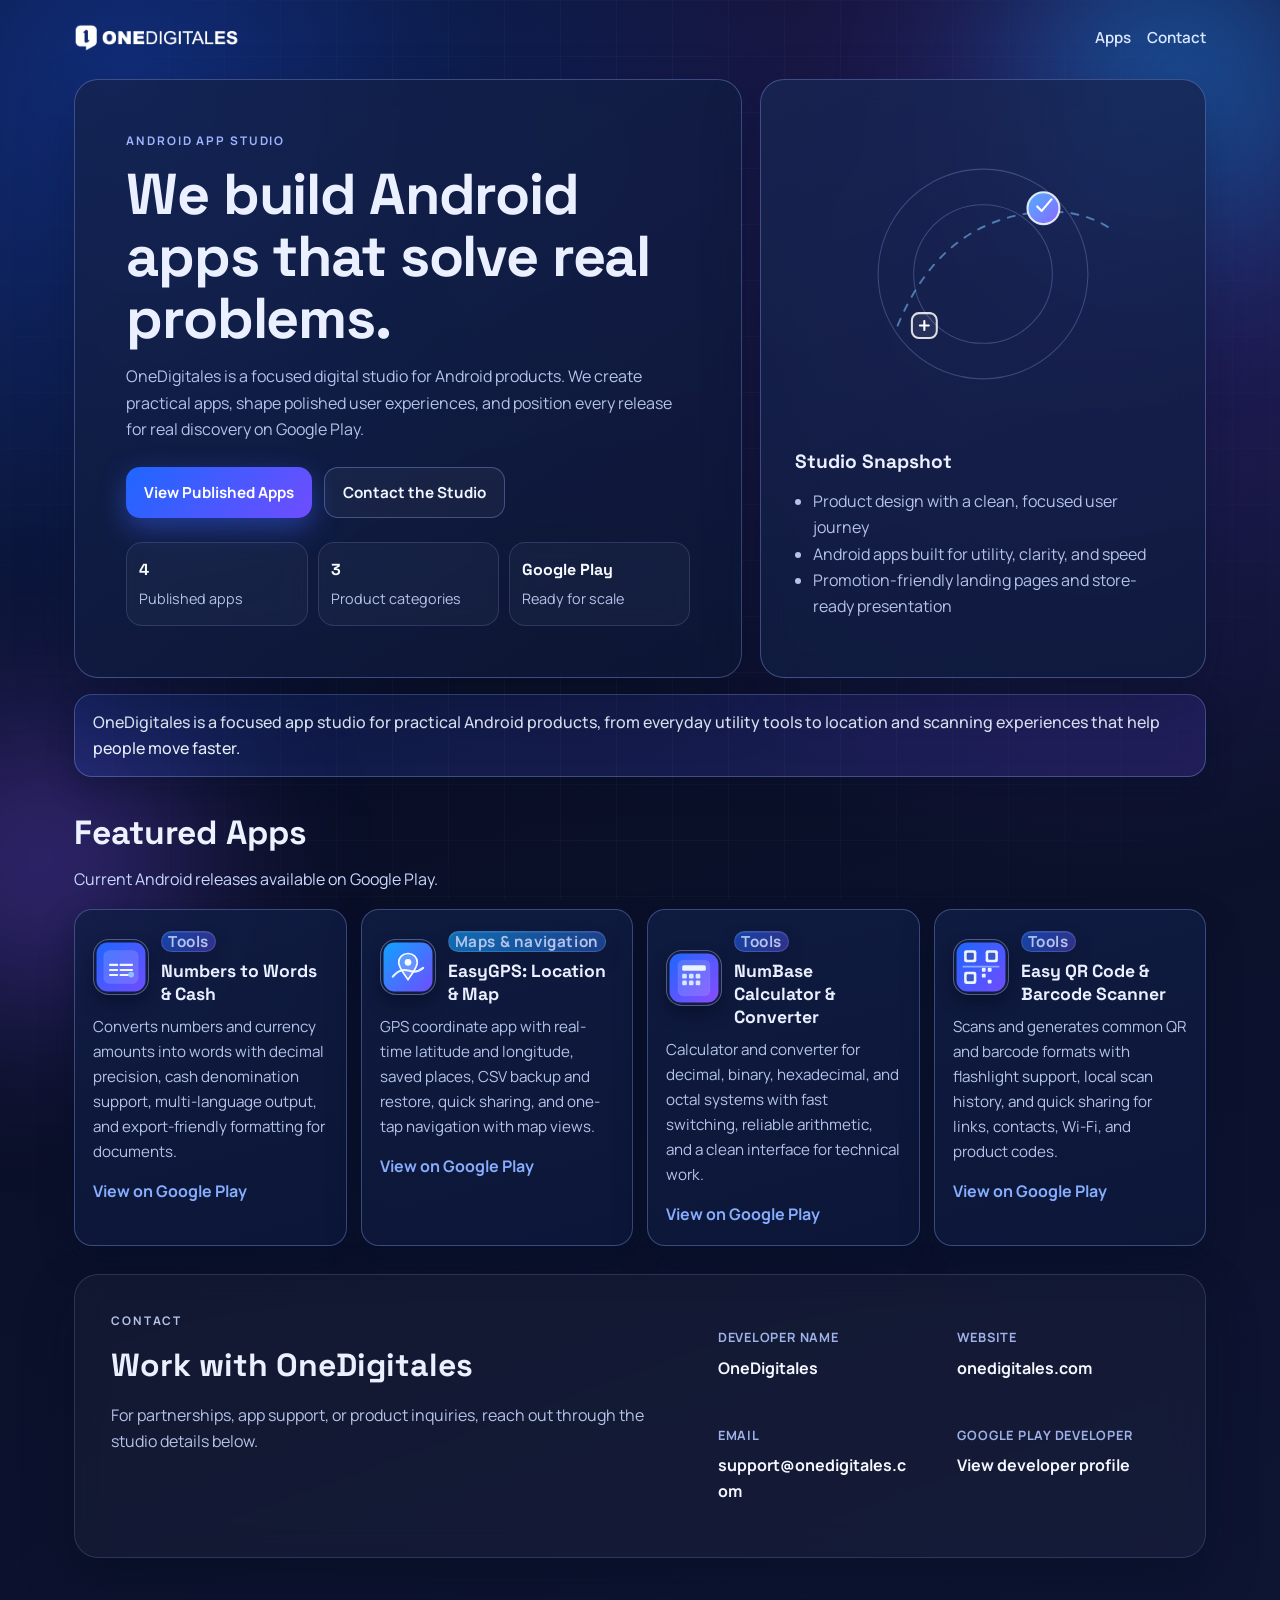
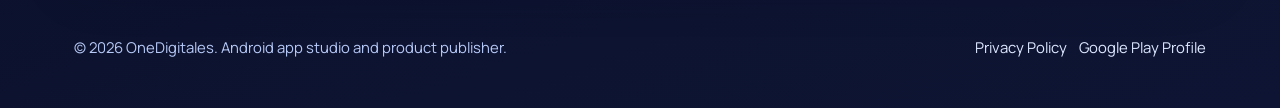
==== index.html @ 6ee7e861 "First Init" ====
<!doctype html>
<html lang="en">

<head>
    <meta charset="UTF-8" />
    <meta name="viewport" content="width=device-width, initial-scale=1.0" />
    <meta name="description"
        content="OneDigitales is a digital product studio creating and promoting Android apps with clear design, practical features, and Google Play-ready experiences." />
    <title>OneDigitales | Android App Studio</title>
    <link rel="preconnect" href="https://fonts.googleapis.com" />
    <link rel="preconnect" href="https://fonts.gstatic.com" crossorigin />
    <link
        href="https://fonts.googleapis.com/css2?family=Manrope:wght@400;500;600;700;800&family=Space+Grotesk:wght@500;600;700&display=swap"
        rel="stylesheet" />
    <link rel="icon" type="image/png" href="assets/images/Favicon.png" />
    <link rel="stylesheet" href="assets/css/styles.css" />
</head>

<body>
    <div class="site-bg" aria-hidden="true"></div>
    <div class="aurora aurora-one" aria-hidden="true"></div>
    <div class="aurora aurora-two" aria-hidden="true"></div>

    <header class="topbar">
        <a class="brand" href="index.html" aria-label="OneDigitales home">
            <img src="assets/images/Logo.png" alt="OneDigitales logo" width="150" height="24" />
        </a>
        <nav class="nav nav-desktop">
            <a href="#apps">Apps</a>
            <a href="#contact">Contact</a>
        </nav>
        <details class="nav-toggle">
            <summary aria-label="Open navigation menu">
                <span></span>
                <span></span>
                <span></span>
            </summary>
            <nav class="nav nav-mobile" aria-label="Mobile navigation">
                <a href="#apps">Apps</a>
                <a href="#contact">Contact</a>
            </nav>
        </details>
    </header>

    <main>
        <section class="hero">
            <div class="hero-copy-wrap">
                <p class="eyebrow">Android App Studio</p>
                <h1>We build Android apps that solve real problems.</h1>
                <p class="hero-copy">
                    OneDigitales is a focused digital studio for Android products. We create practical apps,
                    shape polished user experiences, and position every release for real discovery on Google Play.
                </p>
                <div class="hero-actions">
                    <a class="btn btn-primary" href="#apps">View Published Apps</a>
                    <a class="btn btn-secondary" href="#contact">Contact the Studio</a>
                </div>
                <div class="hero-metrics" aria-label="studio highlights">
                    <div>
                        <strong>4</strong>
                        <span>Published apps</span>
                    </div>
                    <div>
                        <strong>3</strong>
                        <span>Product categories</span>
                    </div>
                    <div>
                        <strong>Google Play</strong>
                        <span>Ready for scale</span>
                    </div>
                </div>
            </div>
            <aside class="hero-panel" aria-label="developer highlights">
                <div class="hero-art" aria-hidden="true">
                    <svg class="orbit-svg" viewBox="0 0 360 360" role="presentation" focusable="false">
                        <defs>
                            <linearGradient id="orbit-gradient" x1="0%" y1="0%" x2="100%" y2="100%">
                                <stop offset="0%" stop-color="#4fb0ff" />
                                <stop offset="100%" stop-color="#8b67ff" />
                            </linearGradient>
                        </defs>
                        <circle class="orbit-ring orbit-ring-one" cx="180" cy="180" r="118" />
                        <circle class="orbit-ring orbit-ring-two" cx="180" cy="180" r="78" />
                        <path class="orbit-path" d="M84 238C115 163 165 120 236 111c33-4 63 2 86 17" />
                        <g class="orbit-node orbit-node-one">
                            <circle cx="0" cy="0" r="18" fill="url(#orbit-gradient)" />
                            <path d="M-7 -2l5 5 11-13" />
                        </g>
                        <g class="orbit-node orbit-node-two">
                            <rect x="-14" y="-14" width="28" height="28" rx="8" fill="rgba(255,255,255,0.08)" />
                            <path d="M-5 0h10M0 -5v10" />
                        </g>
                    </svg>
                </div>
                <h2>Studio Snapshot</h2>
                <ul>
                    <li>Product design with a clean, focused user journey</li>
                    <li>Android apps built for utility, clarity, and speed</li>
                    <li>Promotion-friendly landing pages and store-ready presentation</li>
                </ul>
            </aside>
        </section>

        <section id="about" class="studio-strip" aria-label="about OneDigitales studio">
            <p>
                OneDigitales is a focused app studio for practical Android products, from everyday utility tools to
                location and scanning experiences that help people move faster.
            </p>
        </section>

        <section id="apps" class="apps-section">
            <div class="section-head">
                <h2>Featured Apps</h2>
                <p>Current Android releases available on Google Play.</p>
            </div>

            <div class="app-grid">
                <article class="app-card">
                    <div class="app-head">
                        <img class="app-icon" src="assets/images/app-numbers-placeholder.svg"
                            alt="Numbers to Words and Cash icon placeholder" width="56" height="56" />
                        <div>
                            <p class="app-tag app-tag-tools">Tools</p>
                            <h3>Numbers to Words &amp; Cash</h3>
                        </div>
                    </div>
                    <p>
                        Converts numbers and currency amounts into words with decimal precision, cash denomination
                        support, multi-language output, and export-friendly formatting for documents.
                    </p>
                    <a href="https://play.google.com/store/apps/details?id=com.onedigitales.numberstowords"
                        target="_blank" rel="noopener noreferrer">View on Google Play</a>
                </article>

                <article class="app-card">
                    <div class="app-head">
                        <img class="app-icon" src="assets/images/app-gps-placeholder.svg"
                            alt="EasyGPS app icon placeholder" width="56" height="56" />
                        <div>
                            <p class="app-tag app-tag-maps">Maps &amp; navigation</p>
                            <h3>EasyGPS: Location &amp; Map</h3>
                        </div>
                    </div>
                    <p>
                        GPS coordinate app with real-time latitude and longitude, saved places, CSV backup and restore,
                        quick sharing, and one-tap navigation with map views.
                    </p>
                    <a href="https://play.google.com/store/apps/details?id=com.onedigitales.easygps" target="_blank"
                        rel="noopener noreferrer">View on Google Play</a>
                </article>

                <article class="app-card">
                    <div class="app-head">
                        <img class="app-icon" src="assets/images/app-numbase-placeholder.svg"
                            alt="NumBase app icon placeholder" width="56" height="56" />
                        <div>
                            <p class="app-tag app-tag-tools">Tools</p>
                            <h3>NumBase Calculator &amp; Converter</h3>
                        </div>
                    </div>
                    <p>
                        Calculator and converter for decimal, binary, hexadecimal, and octal systems with fast
                        switching, reliable arithmetic, and a clean interface for technical work.
                    </p>
                    <a href="https://play.google.com/store/apps/details?id=com.onedigitales.numbase" target="_blank"
                        rel="noopener noreferrer">View on Google Play</a>
                </article>

                <article class="app-card">
                    <div class="app-head">
                        <img class="app-icon" src="assets/images/app-qr-placeholder.svg"
                            alt="Easy QR app icon placeholder" width="56" height="56" />
                        <div>
                            <p class="app-tag app-tag-tools">Tools</p>
                            <h3>Easy QR Code &amp; Barcode Scanner</h3>
                        </div>
                    </div>
                    <p>
                        Scans and generates common QR and barcode formats with flashlight support, local scan history,
                        and quick sharing for links, contacts, Wi-Fi, and product codes.
                    </p>
                    <a href="https://play.google.com/store/apps/details?id=com.onedigitales.easyqr" target="_blank"
                        rel="noopener noreferrer">View on Google Play</a>
                </article>
            </div>
        </section>

        <section id="contact" class="contact-section" aria-label="contact OneDigitales">
            <div class="contact-card">
                <div>
                    <p class="eyebrow">Contact</p>
                    <h2>Work with OneDigitales</h2>
                    <p>
                        For partnerships, app support, or product inquiries, reach out through the studio details
                        below.
                    </p>
                </div>
                <div class="contact-grid">
                    <div>
                        <span>Developer Name</span>
                        <strong>OneDigitales</strong>
                    </div>
                    <div>
                        <span>Website</span>
                        <a href="https://onedigitales.com/" target="_blank"
                            rel="noopener noreferrer">onedigitales.com</a>
                    </div>
                    <div>
                        <span>Email</span>
                        <a href="mailto:support@onedigitales.com">support@onedigitales.com</a>
                    </div>
                    <div>
                        <span>Google Play Developer</span>
                        <a href="https://play.google.com/store/apps/dev?id=6471863079926662033" target="_blank"
                            rel="noopener noreferrer">View developer profile</a>
                    </div>
                </div>
            </div>
        </section>
    </main>

    <footer class="footer">
        <p>© 2026 OneDigitales. Android app studio and product publisher.</p>
        <div class="footer-links">
            <a href="app-privacy-policy/">Privacy Policy</a>
            <a href="https://play.google.com/store/apps/dev?id=6471863079926662033" target="_blank"
                rel="noopener noreferrer">Google Play Profile</a>
        </div>
    </footer>
</body>

</html>
---- assets/css/styles.css ----
:root {
    --bg-900: #070b1d;
    --bg-800: #0e1534;
    --surface: rgba(14, 23, 53, 0.56);
    --surface-alt: rgba(18, 30, 67, 0.72);
    --text-900: #eaf0ff;
    --text-700: #b4c3ea;
    --line: rgba(147, 171, 255, 0.34);
    --blue: #1f66ff;
    --blue-2: #11a2ff;
    --purple: #6f4dff;
    --gold: #ffcb74;
}

* {
    box-sizing: border-box;
}

html,
body {
    margin: 0;
    padding: 0;
}

body {
    font-family: "Manrope", "Segoe UI", sans-serif;
    color: var(--text-900);
    background: radial-gradient(circle at 10% 5%, rgba(27, 81, 219, 0.48), transparent 34%),
        radial-gradient(circle at 85% 12%, rgba(111, 77, 255, 0.3), transparent 36%),
        linear-gradient(160deg, var(--bg-900), var(--bg-800));
    min-height: 100vh;
    line-height: 1.65;
    overflow-x: hidden;
}

.site-bg {
    position: fixed;
    inset: 0;
    pointer-events: none;
    background-image: linear-gradient(rgba(255, 255, 255, 0.03) 1px, transparent 1px),
        linear-gradient(90deg, rgba(255, 255, 255, 0.03) 1px, transparent 1px);
    background-size: 56px 56px;
    mask-image: radial-gradient(circle at center, #000 40%, transparent 100%);
    z-index: 0;
}

.aurora {
    position: fixed;
    width: 520px;
    height: 520px;
    border-radius: 50%;
    filter: blur(70px);
    z-index: 0;
    pointer-events: none;
    opacity: 0.55;
}

.aurora-one {
    background: radial-gradient(circle, rgba(15, 162, 255, 0.9) 0%, rgba(15, 162, 255, 0.05) 60%);
    top: -180px;
    right: -160px;
}

.aurora-two {
    background: radial-gradient(circle, rgba(127, 84, 255, 0.82) 0%, rgba(127, 84, 255, 0.03) 60%);
    left: -220px;
    bottom: -220px;
}

.topbar,
main,
.footer {
    position: relative;
    z-index: 1;
}

.topbar {
    max-width: 1180px;
    margin: 0 auto;
    padding: 24px 24px 10px;
    display: flex;
    justify-content: space-between;
    align-items: center;
    gap: 14px;
    z-index: 20;
}

.nav-toggle {
    display: none;
    position: relative;
    z-index: 30;
}

.nav-toggle summary {
    list-style: none;
    cursor: pointer;
    width: 46px;
    height: 46px;
    border-radius: 14px;
    border: 1px solid rgba(150, 173, 255, 0.28);
    background: rgba(255, 255, 255, 0.04);
    box-shadow: 0 10px 24px rgba(3, 9, 28, 0.25);
    display: inline-flex;
    align-items: center;
    justify-content: center;
    gap: 4px;
    flex-direction: column;
}

.nav-toggle summary::-webkit-details-marker {
    display: none;
}

.nav-toggle summary span {
    width: 18px;
    height: 2px;
    border-radius: 999px;
    background: #eff6ff;
    display: block;
    transition: transform 0.2s ease, opacity 0.2s ease;
}

.nav-toggle[open] summary span:nth-child(1) {
    transform: translateY(6px) rotate(45deg);
}

.nav-toggle[open] summary span:nth-child(2) {
    opacity: 0;
}

.nav-toggle[open] summary span:nth-child(3) {
    transform: translateY(-6px) rotate(-45deg);
}

.nav-mobile {
    position: absolute;
    top: calc(100% + 10px);
    right: 0;
    min-width: 180px;
    padding: 10px;
    border-radius: 18px;
    border: 1px solid rgba(150, 173, 255, 0.22);
    background: rgba(11, 18, 42, 0.96);
    box-shadow: 0 18px 42px rgba(2, 7, 24, 0.48);
    backdrop-filter: blur(16px);
    display: grid;
    gap: 8px;
    z-index: 1000;
}

.nav-mobile a {
    padding: 10px 12px;
    border-radius: 12px;
    background: rgba(255, 255, 255, 0.04);
}

.brand {
    display: inline-flex;
    align-items: center;
    gap: 12px;
    text-decoration: none;
    color: #f7faff;
    font-weight: 700;
    letter-spacing: 0.2px;
    font-family: "Space Grotesk", "Segoe UI", sans-serif;
    line-height: 0;
}

.brand img {
    width: min(168px, 38vw);
    height: auto;
    display: block;
    object-fit: contain;
    border: 0;
    background: transparent;
    border-radius: 0;
    box-shadow: none;
}

.nav {
    display: flex;
    gap: 16px;
}

.nav a {
    color: #d9e7ff;
    text-decoration: none;
    font-weight: 600;
    font-size: 0.95rem;
    transition: color 0.25s ease;
}

.nav a:hover {
    color: #ffffff;
}

main {
    max-width: 1180px;
    margin: 0 auto;
    padding: 18px 24px 48px;
}

.hero {
    display: grid;
    grid-template-columns: 1.35fr 0.9fr;
    gap: 18px;
    align-items: stretch;
}

.hero-copy-wrap,
.hero-panel {
    border-radius: 24px;
    border: 1px solid var(--line);
    box-shadow: 0 26px 55px rgba(8, 16, 42, 0.38);
    backdrop-filter: blur(14px);
    animation: reveal-up 0.7s ease both;
}

.hero-copy-wrap {
    background: linear-gradient(145deg, rgba(20, 34, 76, 0.78), rgba(13, 23, 55, 0.78));
    padding: clamp(28px, 4vw, 56px);
}

.hero-panel {
    background: linear-gradient(160deg, rgba(23, 38, 83, 0.76), rgba(15, 27, 63, 0.8));
    padding: clamp(22px, 3vw, 34px);
    animation-delay: 0.1s;
}

.hero-copy-wrap {
    display: flex;
    flex-direction: column;
}

.eyebrow {
    margin: 0;
    text-transform: uppercase;
    letter-spacing: 0.16em;
    font-size: 0.74rem;
    font-weight: 700;
    color: #9fb4ff;
}

.hero h1 {
    margin: 12px 0 14px;
    font-family: "Space Grotesk", "Segoe UI", sans-serif;
    font-size: clamp(2rem, 4.9vw, 3.6rem);
    letter-spacing: -0.02em;
    line-height: 1.08;
}

.hero-copy {
    margin: 0;
    max-width: 65ch;
    color: var(--text-700);
}

.hero-actions {
    margin-top: 24px;
    display: flex;
    flex-wrap: wrap;
    gap: 12px;
}

.btn {
    display: inline-flex;
    align-items: center;
    justify-content: center;
    border-radius: 14px;
    text-decoration: none;
    font-weight: 700;
    font-size: 0.95rem;
    padding: 12px 18px;
    transition: transform 0.2s ease, box-shadow 0.2s ease;
}

.btn:hover {
    transform: translateY(-1px);
}

.btn-primary {
    color: #fff;
    background: linear-gradient(130deg, var(--blue), var(--purple));
    box-shadow: 0 10px 28px rgba(59, 101, 255, 0.45);
}

.btn-secondary {
    color: #f1f5ff;
    border: 1px solid rgba(150, 173, 255, 0.35);
    background: rgba(255, 255, 255, 0.04);
}

.hero-metrics {
    margin-top: 24px;
    display: grid;
    grid-template-columns: repeat(3, minmax(0, 1fr));
    gap: 10px;
}

.hero-metrics div,
.service-card,
.contact-card {
    background: rgba(255, 255, 255, 0.03);
    border: 1px solid rgba(155, 176, 255, 0.18);
}

.hero-metrics div {
    border-radius: 16px;
    padding: 14px 12px;
    backdrop-filter: blur(10px);
}

.hero-metrics strong {
    display: block;
    font-family: "Space Grotesk", "Segoe UI", sans-serif;
    font-size: 1rem;
    color: #f8fbff;
}

.hero-metrics span {
    display: block;
    margin-top: 4px;
    color: var(--text-700);
    font-size: 0.9rem;
}

.hero-art {
    margin-bottom: 12px;
}

.orbit-svg {
    display: block;
    width: min(100%, 320px);
    margin: 0 auto;
    overflow: visible;
}

.orbit-ring,
.orbit-path,
.orbit-node {
    fill: none;
    stroke-linecap: round;
    stroke-linejoin: round;
}

.orbit-ring {
    stroke: rgba(157, 179, 255, 0.28);
    stroke-width: 1.2;
    transform-origin: 180px 180px;
    animation: spin-slow 20s linear infinite;
}

.orbit-ring-two {
    animation-duration: 13s;
    animation-direction: reverse;
}

.orbit-path {
    stroke: rgba(120, 194, 255, 0.56);
    stroke-width: 2.2;
    stroke-dasharray: 8 10;
    animation: dash-flow 7s linear infinite;
}

.orbit-node {
    stroke: rgba(255, 255, 255, 0.85);
    stroke-width: 2.3;
    transform-box: fill-box;
    transform-origin: center;
    animation: float-node 5.8s ease-in-out infinite;
}

.orbit-node-one {
    transform: translate(248px, 106px);
}

.orbit-node-two {
    transform: translate(114px, 238px);
    animation-delay: 0.8s;
}

.orbit-node path {
    stroke: #ffffff;
    stroke-width: 2.4;
    fill: none;
}

.hero-panel h2 {
    margin: 0 0 10px;
    font-family: "Space Grotesk", "Segoe UI", sans-serif;
    font-size: 1.2rem;
}

.hero-panel ul {
    margin: 0;
    padding-left: 18px;
}

.hero-panel li {
    color: var(--text-700);
}

.studio-strip {
    margin-top: 16px;
    border-radius: 18px;
    background: linear-gradient(120deg, rgba(31, 102, 255, 0.16), rgba(111, 77, 255, 0.18));
    border: 1px solid rgba(148, 173, 255, 0.34);
    padding: 14px 18px;
    color: #eaf2ff;
    font-weight: 500;
    box-shadow: 0 12px 26px rgba(6, 15, 40, 0.35);
}

.studio-strip p {
    margin: 0;
}

.apps-section {
    margin-top: 28px;
}

.section-head {
    margin-bottom: 16px;
}

.section-head h2 {
    margin: 0;
    color: #edf2ff;
    font-family: "Space Grotesk", "Segoe UI", sans-serif;
    font-size: clamp(1.4rem, 3vw, 2.1rem);
}

.section-head p {
    margin: 6px 0 0;
    color: #c8d8ff;
}

.app-grid {
    display: grid;
    grid-template-columns: repeat(auto-fit, minmax(250px, 1fr));
    gap: 14px;
}

.app-card {
    background: linear-gradient(165deg, rgba(16, 29, 68, 0.84), rgba(13, 24, 58, 0.84));
    border: 1px solid var(--line);
    border-radius: 18px;
    padding: 18px;
    box-shadow: 0 14px 32px rgba(5, 14, 38, 0.44);
    animation: reveal-up 0.78s ease both;
}

.app-head {
    display: flex;
    gap: 12px;
    align-items: center;
    margin-bottom: 8px;
}

.app-icon {
    width: 56px;
    height: 56px;
    border-radius: 16px;
    flex-shrink: 0;
    border: 1px solid rgba(171, 191, 255, 0.4);
    background: rgba(20, 30, 62, 0.82);
    box-shadow: 0 8px 16px rgba(3, 9, 28, 0.45);
}

.app-tag {
    margin: 0;
    display: inline-block;
    padding: 2px 6px;
    border-radius: 999px;
    font-size: 0.46rem;
    font-weight: 700;
    letter-spacing: 0.04em;
    line-height: 1;
    text-transform: none;
    color: #eff6ff;
    border: 1px solid rgba(172, 193, 255, 0.2);
    background: linear-gradient(135deg, rgba(52, 82, 174, 0.52), rgba(113, 84, 255, 0.34));
    box-shadow: inset 0 1px 0 rgba(255, 255, 255, 0.08), 0 8px 18px rgba(7, 14, 34, 0.24);
}

.app-tag-tools {
    background: linear-gradient(135deg, rgba(24, 95, 232, 0.62), rgba(112, 83, 255, 0.38));
}

.app-tag-maps {
    background: linear-gradient(135deg, rgba(17, 162, 255, 0.62), rgba(54, 120, 255, 0.38));
}

.app-card h3 {
    margin: 6px 0 0;
    font-family: "Space Grotesk", "Segoe UI", sans-serif;
    font-size: 1.1rem;
    line-height: 1.3;
}

.app-card p {
    margin: 0;
    color: var(--text-700);
    font-size: 0.95rem;
}

.app-card a {
    margin-top: 14px;
    display: inline-block;
    text-decoration: none;
    font-weight: 700;
    color: #87adff;
}

.app-card a:hover {
    color: #b4c5ff;
}

.contact-section {
    margin-top: 28px;
}

.contact-card {
    border-radius: 24px;
    padding: clamp(22px, 3.5vw, 36px);
    display: grid;
    grid-template-columns: 1.1fr 0.9fr;
    gap: 20px;
    box-shadow: 0 24px 50px rgba(4, 12, 30, 0.34);
    backdrop-filter: blur(14px);
}

.contact-card h2 {
    margin: 8px 0 10px;
    font-family: "Space Grotesk", "Segoe UI", sans-serif;
    font-size: clamp(1.35rem, 3vw, 2rem);
}

.contact-card p {
    margin: 0;
    color: var(--text-700);
}

.contact-grid {
    display: grid;
    grid-template-columns: repeat(2, minmax(0, 1fr));
    gap: 12px;
}

.contact-grid div {
    padding: 16px;
    border-radius: 16px;
    min-width: 0;
}

.contact-grid span {
    display: block;
    margin-bottom: 6px;
    color: #9eb2e9;
    font-size: 0.8rem;
    font-weight: 700;
    letter-spacing: 0.06em;
    text-transform: uppercase;
}

.contact-grid strong,
.contact-grid a {
    color: #f4f7ff;
    font-size: 1rem;
    font-weight: 700;
    text-decoration: none;
    word-break: normal;
    overflow-wrap: anywhere;
}

.contact-grid a:hover {
    color: #dce6ff;
    text-decoration: underline;
}

.policy-main {
    display: flex;
    justify-content: center;
    padding-top: 8px;
}

.policy-card {
    width: min(920px, 100%);
    background: linear-gradient(165deg, rgba(18, 31, 73, 0.84), rgba(13, 24, 58, 0.86));
    border-radius: 24px;
    border: 1px solid var(--line);
    padding: clamp(22px, 3.8vw, 44px);
    box-shadow: 0 24px 50px rgba(4, 12, 30, 0.44);
    backdrop-filter: blur(14px);
    animation: reveal-up 0.7s ease both;
}

.policy-card h1,
.policy-card h2 {
    font-family: "Space Grotesk", "Segoe UI", sans-serif;
}

.policy-card h1 {
    margin: 8px 0;
}

.policy-card h2 {
    margin: 20px 0 8px;
    font-size: 1.15rem;
}

.policy-card p,
.policy-card li {
    color: var(--text-700);
}

.policy-card ul {
    margin: 8px 0;
    padding-left: 20px;
}

.policy-card a {
    color: #8ab0ff;
}

.footer {
    max-width: 1180px;
    margin: 14px auto 34px;
    padding: 0 24px;
    color: #b7c9f7;
    font-size: 0.93rem;
    display: flex;
    justify-content: space-between;
    align-items: center;
    flex-wrap: wrap;
    gap: 10px;
}

.footer-links {
    display: flex;
    gap: 12px;
}

.footer a {
    color: #dee8ff;
    text-decoration: none;
}

.footer a:hover {
    text-decoration: underline;
}

@keyframes reveal-up {
    from {
        opacity: 0;
        transform: translateY(12px);
    }

    to {
        opacity: 1;
        transform: translateY(0);
    }
}

@keyframes spin-slow {
    from {
        transform: rotate(0deg);
    }

    to {
        transform: rotate(360deg);
    }
}

@keyframes dash-flow {
    from {
        stroke-dashoffset: 0;
    }

    to {
        stroke-dashoffset: -72;
    }
}

@keyframes float-node {

    0%,
    100% {
        transform: translate(var(--node-x, 0), var(--node-y, 0)) translateY(0);
    }

    50% {
        transform: translate(var(--node-x, 0), var(--node-y, 0)) translateY(-8px);
    }
}

.orbit-node-one {
    --node-x: 248px;
    --node-y: 106px;
}

.orbit-node-two {
    --node-x: 114px;
    --node-y: 238px;
}

@media (max-width: 930px) {
    .hero {
        grid-template-columns: 1fr;
    }

    .hero h1 {
        font-size: clamp(1.9rem, 8.2vw, 2.9rem);
    }

    .hero-metrics {
        grid-template-columns: 1fr;
    }
}

@media (max-width: 720px) {
    .topbar {
        padding-top: 16px;
        align-items: center;
    }

    .nav-desktop {
        display: none;
    }

    .nav-toggle {
        display: block;
        margin-left: auto;
    }

    .nav-mobile {
        right: 0;
    }

    .btn {
        width: 100%;
    }

    .contact-card {
        grid-template-columns: 1fr;
    }

    .contact-grid {
        grid-template-columns: 1fr;
    }

    .footer {
        margin-top: 20px;
    }
}

@media (min-width: 721px) {
    .nav-mobile {
        display: none;
    }
}
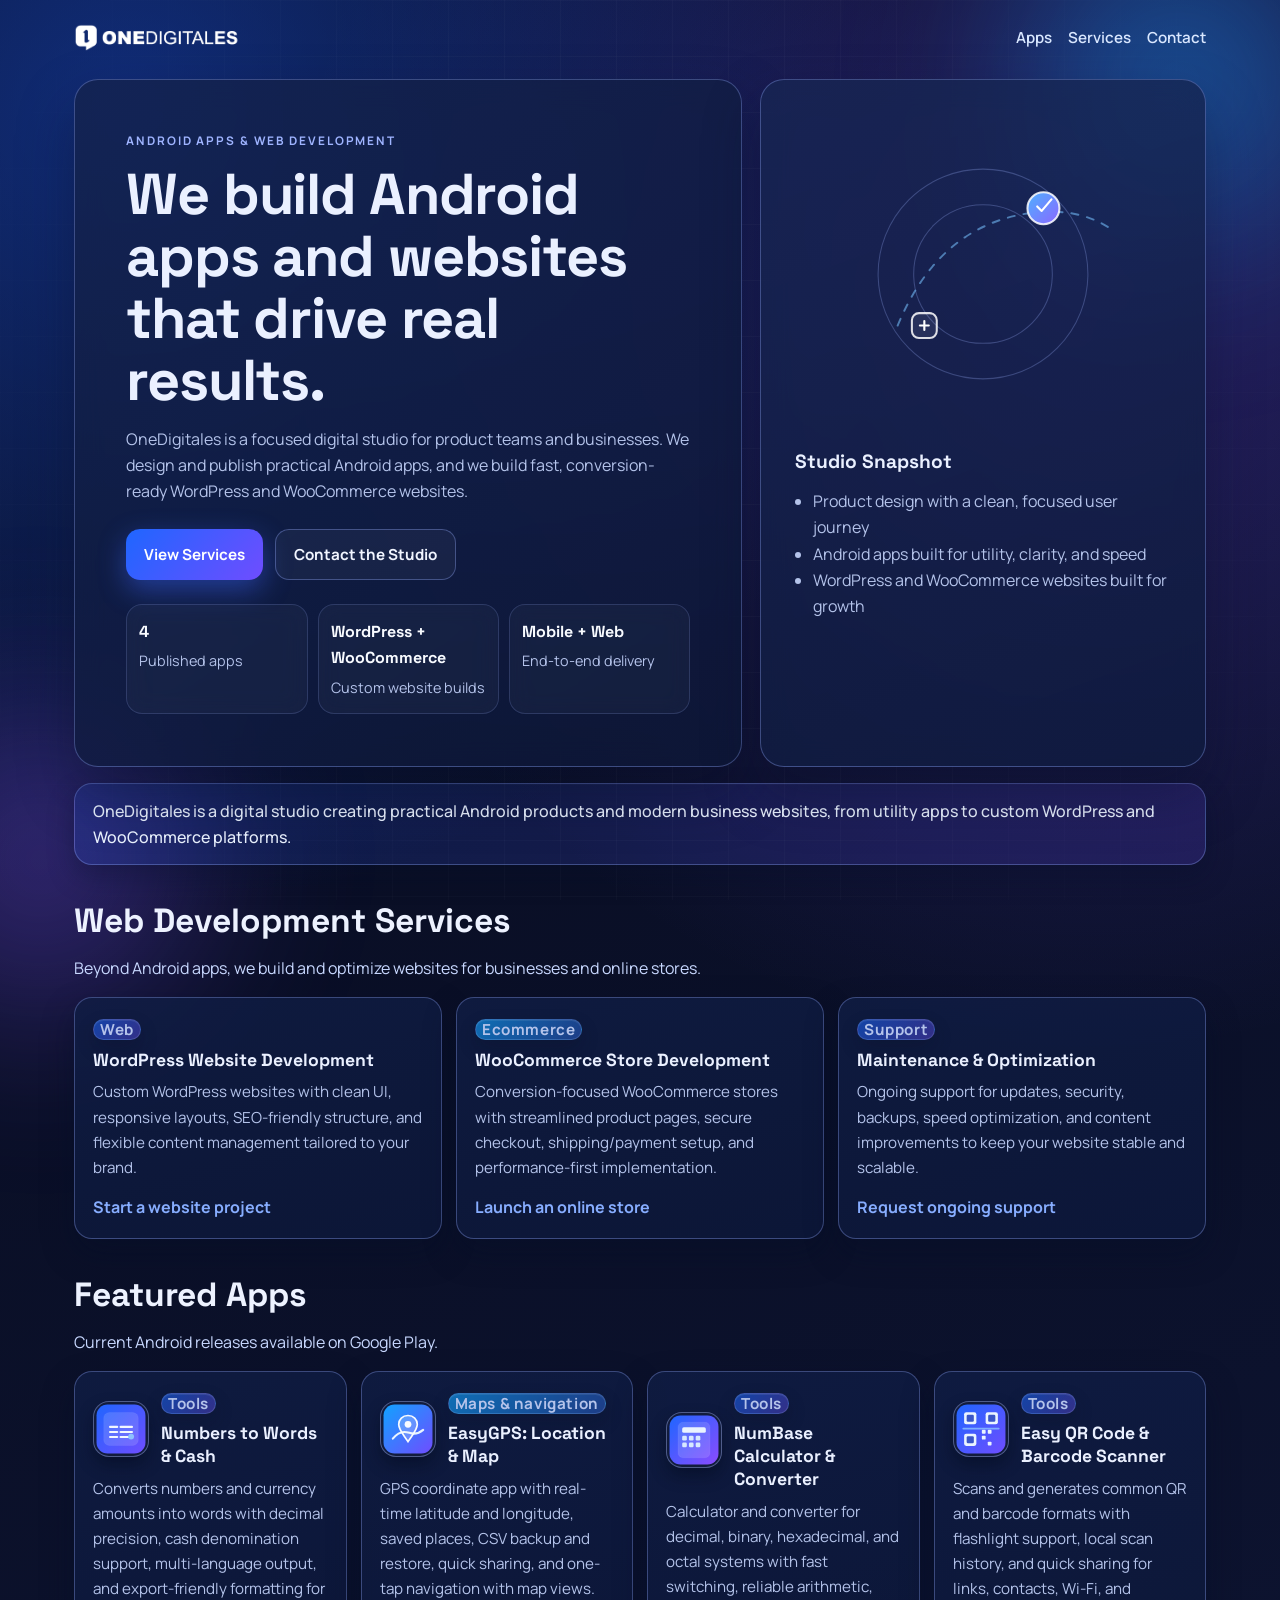
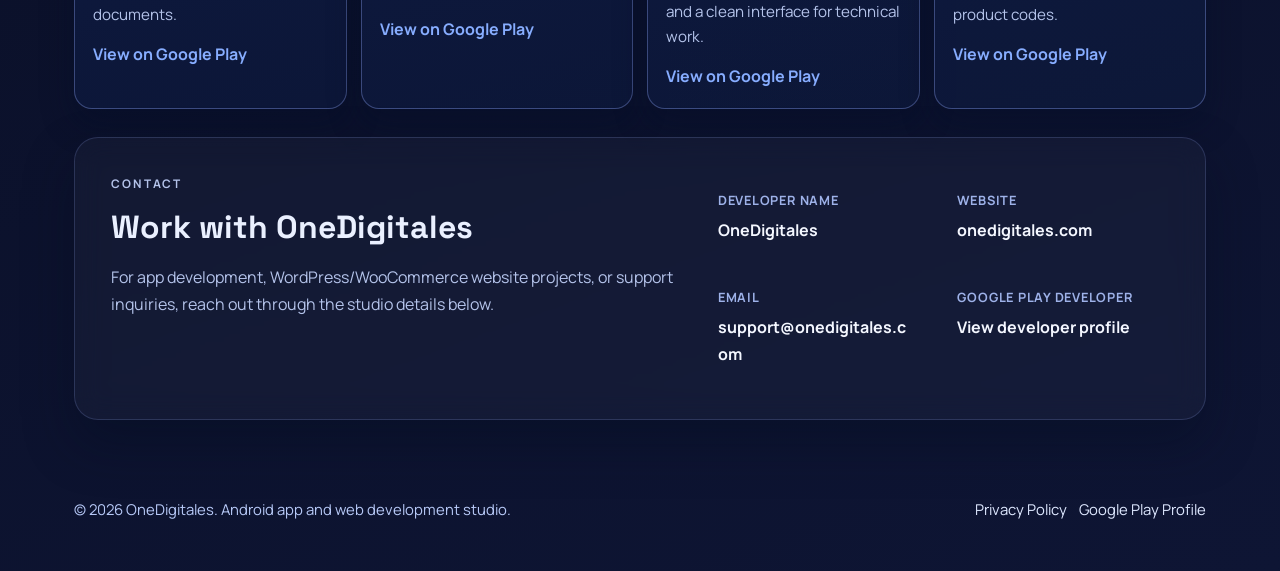
==== commit e35ac9aa: "Add web services copy and fix missing apple touch icons" ====
--- a/index.html
+++ b/index.html
@@ -5,8 +5,8 @@
     <meta charset="UTF-8" />
     <meta name="viewport" content="width=device-width, initial-scale=1.0" />
     <meta name="description"
-        content="OneDigitales is a digital product studio creating and promoting Android apps with clear design, practical features, and Google Play-ready experiences." />
-    <title>OneDigitales | Android App Studio</title>
+        content="OneDigitales is a digital product studio building Android apps and custom WordPress/WooCommerce websites with practical UX and growth-focused execution." />
+    <title>OneDigitales | Android Apps &amp; Web Development</title>
     <link rel="preconnect" href="https://fonts.googleapis.com" />
     <link rel="preconnect" href="https://fonts.gstatic.com" crossorigin />
     <link
@@ -27,6 +27,7 @@
         </a>
         <nav class="nav nav-desktop">
             <a href="#apps">Apps</a>
+            <a href="#services">Services</a>
             <a href="#contact">Contact</a>
         </nav>
         <details class="nav-toggle">
@@ -37,6 +38,7 @@
             </summary>
             <nav class="nav nav-mobile" aria-label="Mobile navigation">
                 <a href="#apps">Apps</a>
+                <a href="#services">Services</a>
                 <a href="#contact">Contact</a>
             </nav>
         </details>
@@ -45,14 +47,14 @@
     <main>
         <section class="hero">
             <div class="hero-copy-wrap">
-                <p class="eyebrow">Android App Studio</p>
-                <h1>We build Android apps that solve real problems.</h1>
+                <p class="eyebrow">Android Apps &amp; Web Development</p>
+                <h1>We build Android apps and websites that drive real results.</h1>
                 <p class="hero-copy">
-                    OneDigitales is a focused digital studio for Android products. We create practical apps,
-                    shape polished user experiences, and position every release for real discovery on Google Play.
+                    OneDigitales is a focused digital studio for product teams and businesses. We design and publish
+                    practical Android apps, and we build fast, conversion-ready WordPress and WooCommerce websites.
                 </p>
                 <div class="hero-actions">
-                    <a class="btn btn-primary" href="#apps">View Published Apps</a>
+                    <a class="btn btn-primary" href="#services">View Services</a>
                     <a class="btn btn-secondary" href="#contact">Contact the Studio</a>
                 </div>
                 <div class="hero-metrics" aria-label="studio highlights">
@@ -61,12 +63,12 @@
                         <span>Published apps</span>
                     </div>
                     <div>
-                        <strong>3</strong>
-                        <span>Product categories</span>
-                    </div>
-                    <div>
-                        <strong>Google Play</strong>
-                        <span>Ready for scale</span>
+                        <strong>WordPress + WooCommerce</strong>
+                        <span>Custom website builds</span>
+                    </div>
+                    <div>
+                        <strong>Mobile + Web</strong>
+                        <span>End-to-end delivery</span>
                     </div>
                 </div>
             </div>
@@ -96,16 +98,67 @@
                 <ul>
                     <li>Product design with a clean, focused user journey</li>
                     <li>Android apps built for utility, clarity, and speed</li>
-                    <li>Promotion-friendly landing pages and store-ready presentation</li>
+                    <li>WordPress and WooCommerce websites built for growth</li>
                 </ul>
             </aside>
         </section>
 
         <section id="about" class="studio-strip" aria-label="about OneDigitales studio">
             <p>
-                OneDigitales is a focused app studio for practical Android products, from everyday utility tools to
-                location and scanning experiences that help people move faster.
+                OneDigitales is a digital studio creating practical Android products and modern business websites,
+                from utility apps to custom WordPress and WooCommerce platforms.
             </p>
+        </section>
+
+        <section id="services" class="apps-section" aria-label="OneDigitales services">
+            <div class="section-head">
+                <h2>Web Development Services</h2>
+                <p>Beyond Android apps, we build and optimize websites for businesses and online stores.</p>
+            </div>
+
+            <div class="app-grid">
+                <article class="app-card">
+                    <div class="app-head">
+                        <div>
+                            <p class="app-tag app-tag-tools">Web</p>
+                            <h3>WordPress Website Development</h3>
+                        </div>
+                    </div>
+                    <p>
+                        Custom WordPress websites with clean UI, responsive layouts, SEO-friendly structure,
+                        and flexible content management tailored to your brand.
+                    </p>
+                    <a href="#contact">Start a website project</a>
+                </article>
+
+                <article class="app-card">
+                    <div class="app-head">
+                        <div>
+                            <p class="app-tag app-tag-maps">Ecommerce</p>
+                            <h3>WooCommerce Store Development</h3>
+                        </div>
+                    </div>
+                    <p>
+                        Conversion-focused WooCommerce stores with streamlined product pages, secure checkout,
+                        shipping/payment setup, and performance-first implementation.
+                    </p>
+                    <a href="#contact">Launch an online store</a>
+                </article>
+
+                <article class="app-card">
+                    <div class="app-head">
+                        <div>
+                            <p class="app-tag app-tag-tools">Support</p>
+                            <h3>Maintenance &amp; Optimization</h3>
+                        </div>
+                    </div>
+                    <p>
+                        Ongoing support for updates, security, backups, speed optimization,
+                        and content improvements to keep your website stable and scalable.
+                    </p>
+                    <a href="#contact">Request ongoing support</a>
+                </article>
+            </div>
         </section>
 
         <section id="apps" class="apps-section">
@@ -191,8 +244,8 @@
                     <p class="eyebrow">Contact</p>
                     <h2>Work with OneDigitales</h2>
                     <p>
-                        For partnerships, app support, or product inquiries, reach out through the studio details
-                        below.
+                        For app development, WordPress/WooCommerce website projects, or support inquiries,
+                        reach out through the studio details below.
                     </p>
                 </div>
                 <div class="contact-grid">
@@ -220,9 +273,9 @@
     </main>
 
     <footer class="footer">
-        <p>© 2026 OneDigitales. Android app studio and product publisher.</p>
+        <p>© 2026 OneDigitales. Android app and web development studio.</p>
         <div class="footer-links">
-            <a href="app-privacy-policy/">Privacy Policy</a>
+            <a href="/app-privacy-policy/">Privacy Policy</a>
             <a href="https://play.google.com/store/apps/dev?id=6471863079926662033" target="_blank"
                 rel="noopener noreferrer">Google Play Profile</a>
         </div>
